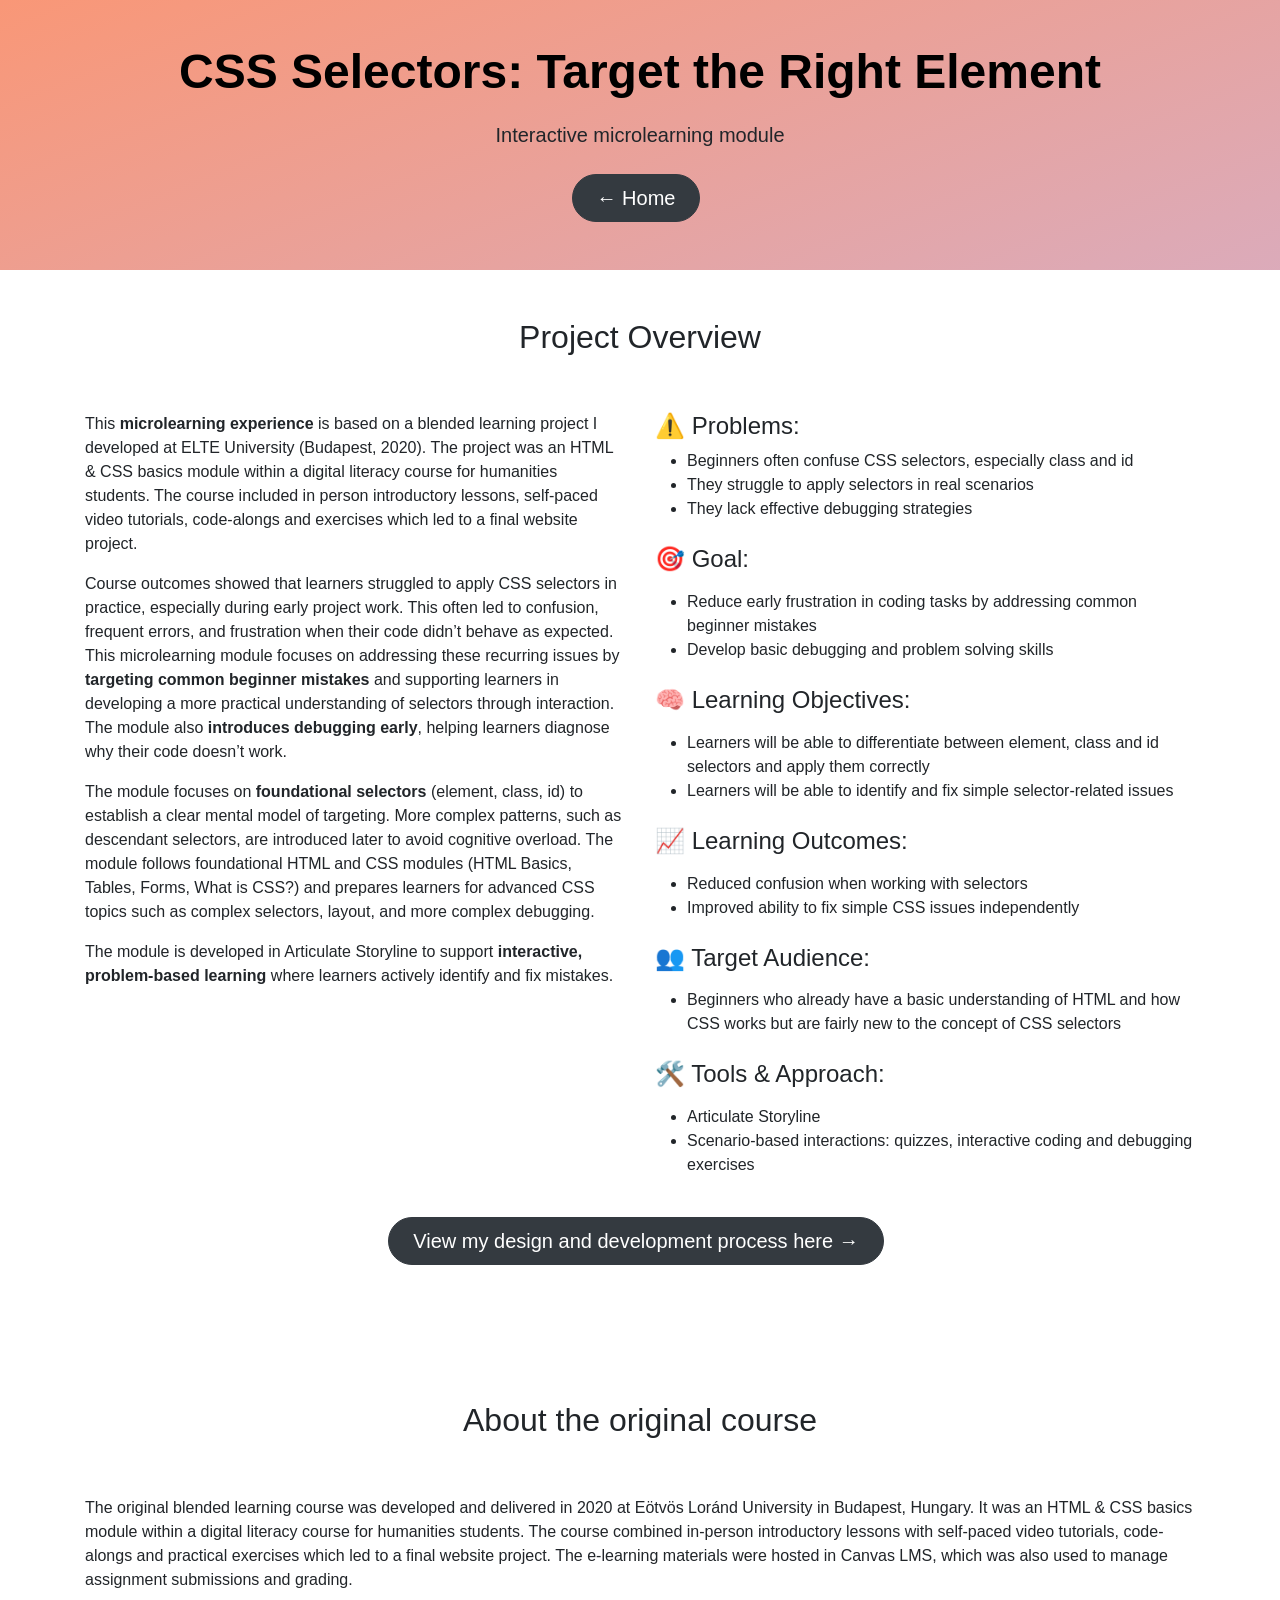
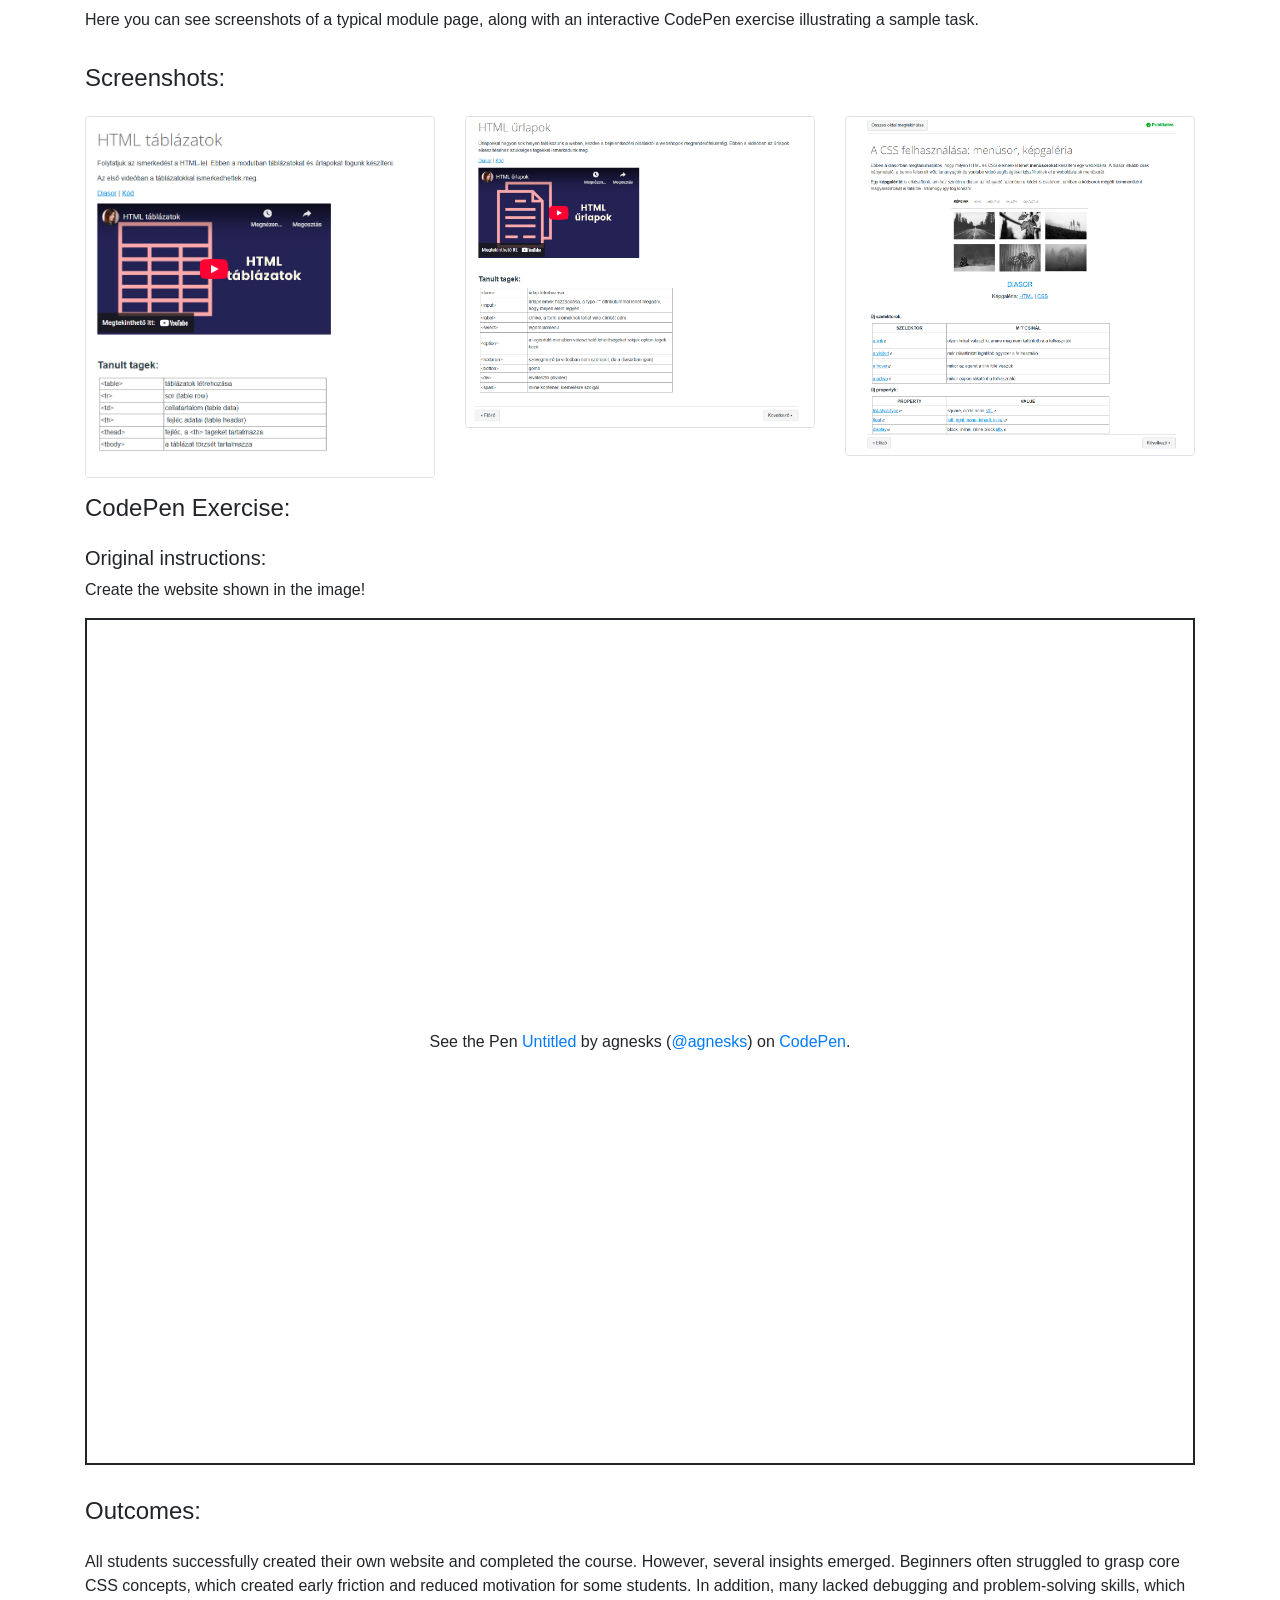
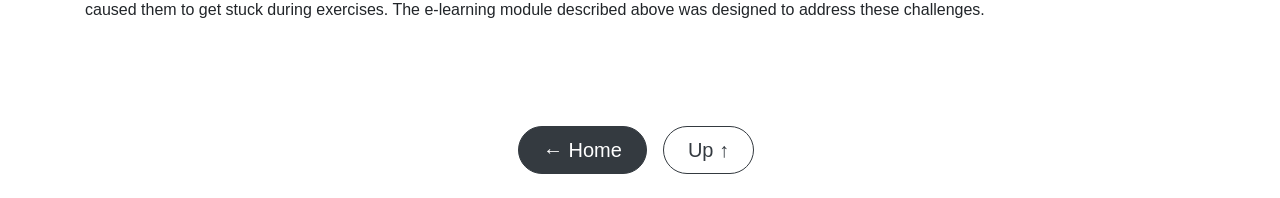
==== css-selectors.html @ f514e893 "Add files via upload Added new page" ====
<!DOCTYPE html>
<html lang="en">
<head>
    <meta charset="UTF-8">
    <meta name="viewport" content="width=device-width, initial-scale=1.0">
    <link href="https://cdn.jsdelivr.net/npm/bootstrap@5.3.0-alpha2/dist/css/bootstrap.min.css" rel="stylesheet" integrity="sha384-aFq/bzH65dt+w6FI2ooMVUpc+21e0SRygnTpmBvdBgSdnuTN7QbdgL+OapgHtvPp" crossorigin="anonymous">
    <link rel="stylesheet" href="https://cdn.jsdelivr.net/npm/bootstrap@4.0.0/dist/css/bootstrap.min.css" integrity="sha384-Gn5384xqQ1aoWXA+058RXPxPg6fy4IWvTNh0E263XmFcJlSAwiGgFAW/dAiS6JXm" crossorigin="anonymous">
    
    <link rel="stylesheet" href="style.css">
    <link rel="icon" type="image/x-icon" href="/images/favicon.svg">
    <title>Agnes Kocsis</title>
</head>
<body>
 <!-- Title-->   
    <section id="title" class="gradient-background-footer">
        <div class="container">
                <div class="py-5 text-center">
                    <p class="display-5 fw-bold text-body-emphasis lh-1 mb-3">CSS Selectors: Target the Right Element</p>
                    <p class="fs-5 text-body-primary py-2">Interactive microlearning module</p>
                    <a href="index.html"  class="btn btn-dark btn-lg px-4 me-md-2">← Home</a>
                </div>
        </div>
    </section>

    <!-- Project Overview -->
    <section id="overview" class="container">
        <h2 class="py-5 text-center">Project Overview</h2>
        <div class="row align-items-start">
            <div class="col">
                <p>This <b>microlearning experience</b> is based on a blended learning project I developed at ELTE University (Budapest, 2020). The project was an HTML & CSS basics module within a digital literacy course for humanities students. The course included in person introductory lessons, self-paced video tutorials, code-alongs and exercises which led to a final website project.</p>
                <p>Course outcomes showed that learners struggled to apply CSS selectors in practice, especially during early project work. This often led to confusion, frequent errors, and frustration when their code didn’t behave as expected. This microlearning module focuses on addressing these recurring issues by <b>targeting common beginner mistakes</b> and supporting learners in developing a more practical understanding of selectors through interaction. The module also <b>introduces debugging early</b>, helping learners diagnose why their code doesn’t work.</p>
                <p>The module focuses on <b>foundational selectors</b> (element, class, id) to establish a clear mental model of targeting. More complex patterns, such as descendant selectors, are introduced later to avoid cognitive overload. The module follows foundational HTML and CSS modules (HTML Basics, Tables, Forms, What is CSS?) and prepares learners for advanced CSS topics such as complex selectors, layout, and more complex debugging.</p>
                <p>The module is developed in Articulate Storyline to support <b>interactive, problem-based learning</b> where learners actively identify and fix mistakes.</p>
            </div>
            
            <div class="col">
                <h4>⚠️ Problems:</h4>
                <ul>
                    <li>Beginners often confuse CSS selectors, especially class and id</li>
                    <li>They struggle to apply selectors in real scenarios</li>
                    <li>They lack effective debugging strategies</li>
                </ul>

                <h4 class="py-2">🎯 Goal:</h4>
                <ul>
                    <li>Reduce early frustration in coding tasks by addressing common beginner mistakes</li>
                    <li>Develop basic debugging and problem solving skills</li>
                </ul>

                <h4 class="py-2">🧠 Learning Objectives:</h4>
                <ul>
                    <li>Learners will be able to differentiate between element, class and id selectors and apply them correctly</li>
                    <li>Learners will be able to identify and fix simple selector-related issues</li>
                </ul>
                
                <h4 class="py-2">📈 Learning Outcomes:</h4>
                <ul>
                    <li>Reduced confusion when working with selectors</li>
                    <li>Improved ability to fix simple CSS issues independently</li>
                </ul>

                <h4 class="py-2">👥 Target Audience:</h4>
                <ul>
                    <li>Beginners who already have a basic understanding of HTML and how CSS works but are fairly new to the concept of CSS selectors</li>
                </ul>

                <h4 class="py-2">🛠️ Tools & Approach:</h4>
                <ul>
                    <li>Articulate Storyline</li>
                    <li>Scenario-based interactions: quizzes, interactive coding and debugging exercises</li>
                </ul>

            </div>
        </div>

        <div class="py-4 d-grid gap-2 d-md-flex justify-content-md-center">
            <a href="https://miro.com/app/board/uXjVGmh5HI4=/?share_link_id=532644037473" class="btn btn-dark btn-lg px-4 me-md-2" target="_blank">
                View my design and development process here →
            </a>
        </div>
    </section>
 

    <!-- Screenshots--> 
    <section id="original" class="container portfolio">
        <h2 class="py-5 text-center">About the original course</h2>
        <p>
            The original blended learning course was developed and delivered in 2020 at Eötvös Loránd University in Budapest, Hungary.
            It was an HTML & CSS basics module within a digital literacy course for humanities students.
            The course combined in-person introductory lessons with self-paced video tutorials, code-alongs and practical exercises which led to a final website project.
            The e-learning materials were hosted in Canvas LMS, which was also used to manage assignment submissions and grading.
        </p>
        <p>
            Here you can see screenshots of a typical module page, along with an interactive CodePen exercise illustrating a sample task.
        </p>
        <h4 class="py-3">Screenshots:</h4>
        <div class="row align-items-start">
            <div class="col">
                <img src="images/html_tablazatok.PNG" alt="HTML tables" class="object-fit-contain border rounded">
            </div>
            <div class="col">
                <img src="images/html_urlapok.PNG" alt="HTML forms" class="object-fit-contain border rounded">
            </div>
            <div class="col">
                <img src="images/css.PNG" alt="HTML forms" class="col object-fit-contain border rounded">
            </div>
        </div>
        
        <div>
            <h4 class="py-3">CodePen Exercise:</h4>
            <h5>Original instructions:</h5>
            <p>Create the website shown in the image!</p>
            <p class="codepen" data-height="847" data-pen-title="Untitled" data-default-tab="html,result" data-slug-hash="vYOodod" data-editable="true" data-user="agnesks" style="height: 847px; box-sizing: border-box; display: flex; align-items: center; justify-content: center; border: 2px solid; margin: 1em 0; padding: 1em;">
                <span>See the Pen <a href="https://codepen.io/agnesks/pen/vYOodod">
                Untitled</a> by agnesks (<a href="https://codepen.io/agnesks">@agnesks</a>)
                on <a href="https://codepen.io">CodePen</a>.</span>
            </p>
            <script async src="https://public.codepenassets.com/embed/index.js"></script>
        </div>

        <div>
            <h4 class="py-3">Outcomes:</h4>
            <p>
                All students successfully created their own website and completed the course. 
                However, several insights emerged.
                Beginners often struggled to grasp core CSS concepts,
                which created early friction and reduced motivation for some students.
                In addition, many lacked debugging and problem-solving skills,
                which caused them to get stuck during exercises.
                The e-learning module described above was designed to address these challenges.
            </p>
        </div>

    </section>

    <section id="buttons" class="container">
        <div class="py-4 d-grid gap-2 d-md-flex justify-content-md-center">
            
            <a href="index.html"  class="btn btn-dark btn-lg px-4 me-md-2">
                ← Home
            </a>
            <a href="#title"  class="btn btn-outline-dark btn-lg px-4 me-md-2">
                Up ↑
            </a>
        </div>
    </section>
</body>
</html>
---- style.css ----
.gradient-background {
  background: linear-gradient(-21deg, #C7B8EA, #DEA9B4, #F99777);
  background-size: 180% 180%;
  animation: gradient-animation 18s ease infinite;
  padding-bottom: 10%;
  padding-top: 10%;
}

.gradient-background-footer {
  background: linear-gradient(-21deg, #C7B8EA, #DEA9B4, #F99777);
  background-size: 180% 180%;
  animation: gradient-animation 18s ease infinite;
}

@keyframes gradient-animation {
  0% {
    background-position: 0% 50%;
  }
  50% {
    background-position: 100% 50%;
  }
  100% {
    background-position: 0% 50%;
  }
}

.portfolio{
    padding-top: 5%;
    padding-bottom: 5%;
}

.portfolio img{
  width: 100%;
  height: auto;
}

.icon-square {
  width: 3rem;
  height: 3rem;
  border-radius: 0.75rem;
}

.card-img-right{
    object-fit: cover;
}


.profile-img {
  height: 100px;
  border-radius: 50%;
}


 .highlighted-text {
    position: relative;
    display: inline-block;
    }

.highlighted-text::before {
    content: '';
    position: absolute;
    top: 45%;
    left: 0%;
    right: 0%;
    height: 60%;
    background-color: #DBBCBE;
    opacity: 0.6;
    box-shadow: 4px 4px 4px #0003;
    z-index: 0;
    border-radius: 4px;
}

.btn{
    border-radius: 100px;
}

.highlight{
    background-color: #f3d7cd;
    box-shadow: 4px 4px 4px #0003;
    border-radius: px;
    display: inline-block;
    position: relative;

}
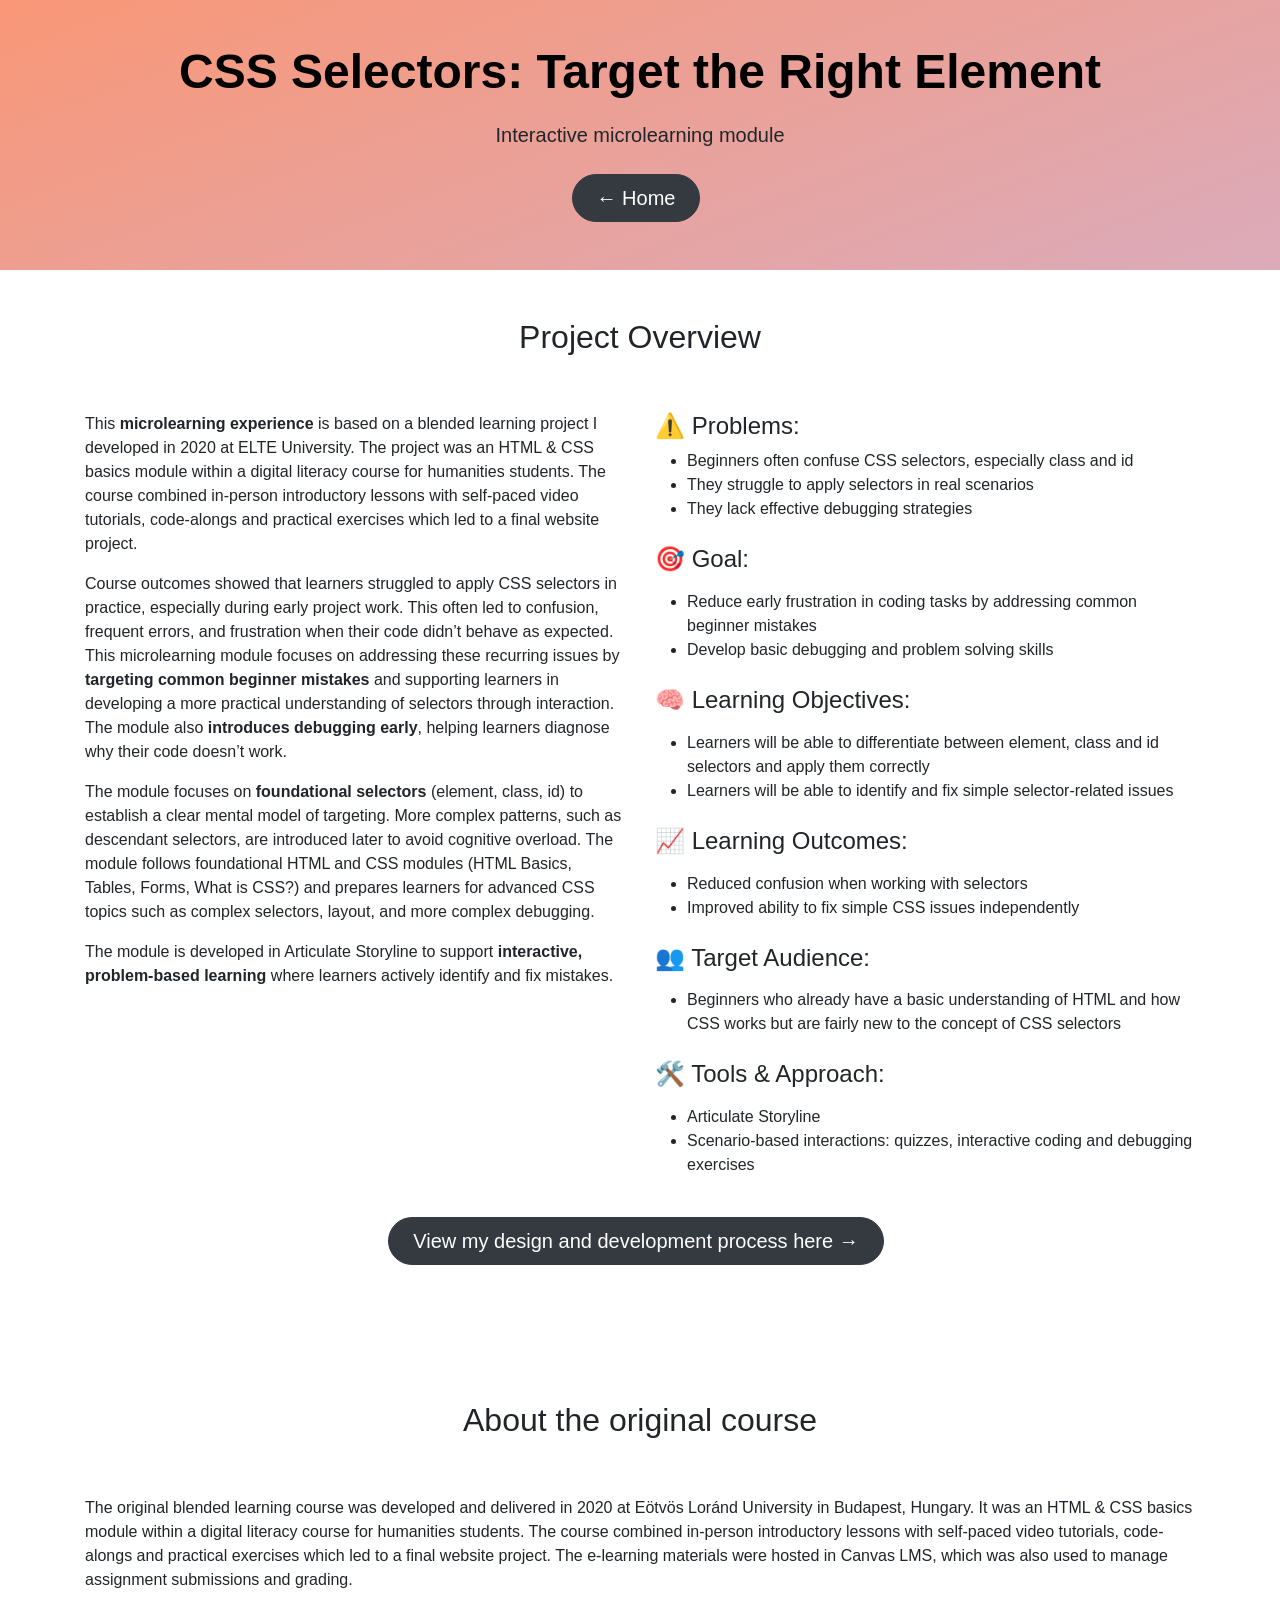
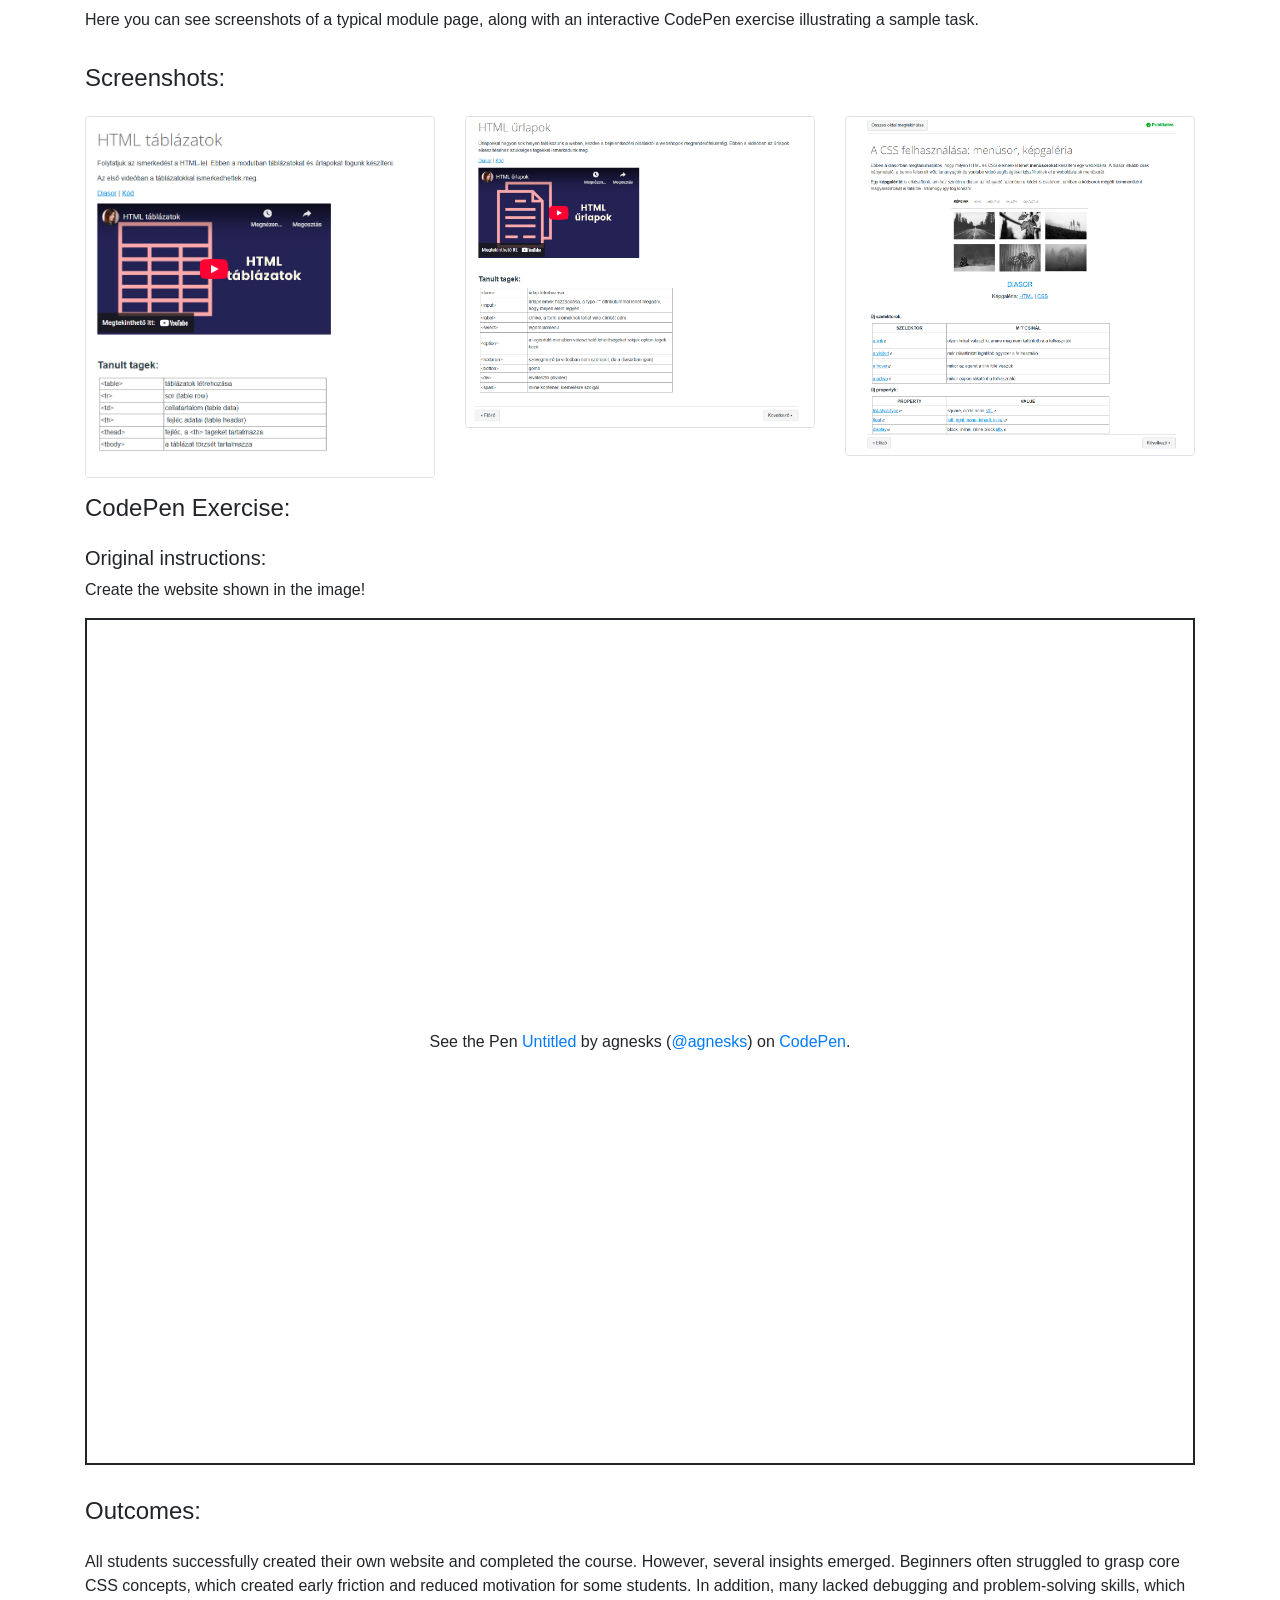
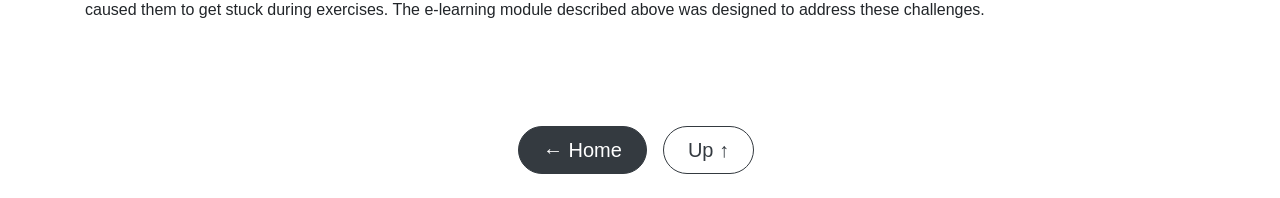
==== commit c9c9f90f: "Update css-selectors.html" ====
--- a/css-selectors.html
+++ b/css-selectors.html
@@ -27,7 +27,7 @@
         <h2 class="py-5 text-center">Project Overview</h2>
         <div class="row align-items-start">
             <div class="col">
-                <p>This <b>microlearning experience</b> is based on a blended learning project I developed at ELTE University (Budapest, 2020). The project was an HTML & CSS basics module within a digital literacy course for humanities students. The course included in person introductory lessons, self-paced video tutorials, code-alongs and exercises which led to a final website project.</p>
+                <p>This <b>microlearning experience</b> is based on a blended learning project I developed in 2020 at ELTE University. The project was an HTML & CSS basics module within a digital literacy course for humanities students. The course combined in-person introductory lessons with self-paced video tutorials, code-alongs and practical exercises which led to a final website project.</p>
                 <p>Course outcomes showed that learners struggled to apply CSS selectors in practice, especially during early project work. This often led to confusion, frequent errors, and frustration when their code didn’t behave as expected. This microlearning module focuses on addressing these recurring issues by <b>targeting common beginner mistakes</b> and supporting learners in developing a more practical understanding of selectors through interaction. The module also <b>introduces debugging early</b>, helping learners diagnose why their code doesn’t work.</p>
                 <p>The module focuses on <b>foundational selectors</b> (element, class, id) to establish a clear mental model of targeting. More complex patterns, such as descendant selectors, are introduced later to avoid cognitive overload. The module follows foundational HTML and CSS modules (HTML Basics, Tables, Forms, What is CSS?) and prepares learners for advanced CSS topics such as complex selectors, layout, and more complex debugging.</p>
                 <p>The module is developed in Articulate Storyline to support <b>interactive, problem-based learning</b> where learners actively identify and fix mistakes.</p>
@@ -145,4 +145,4 @@
         </div>
     </section>
 </body>
-</html>+</html>
